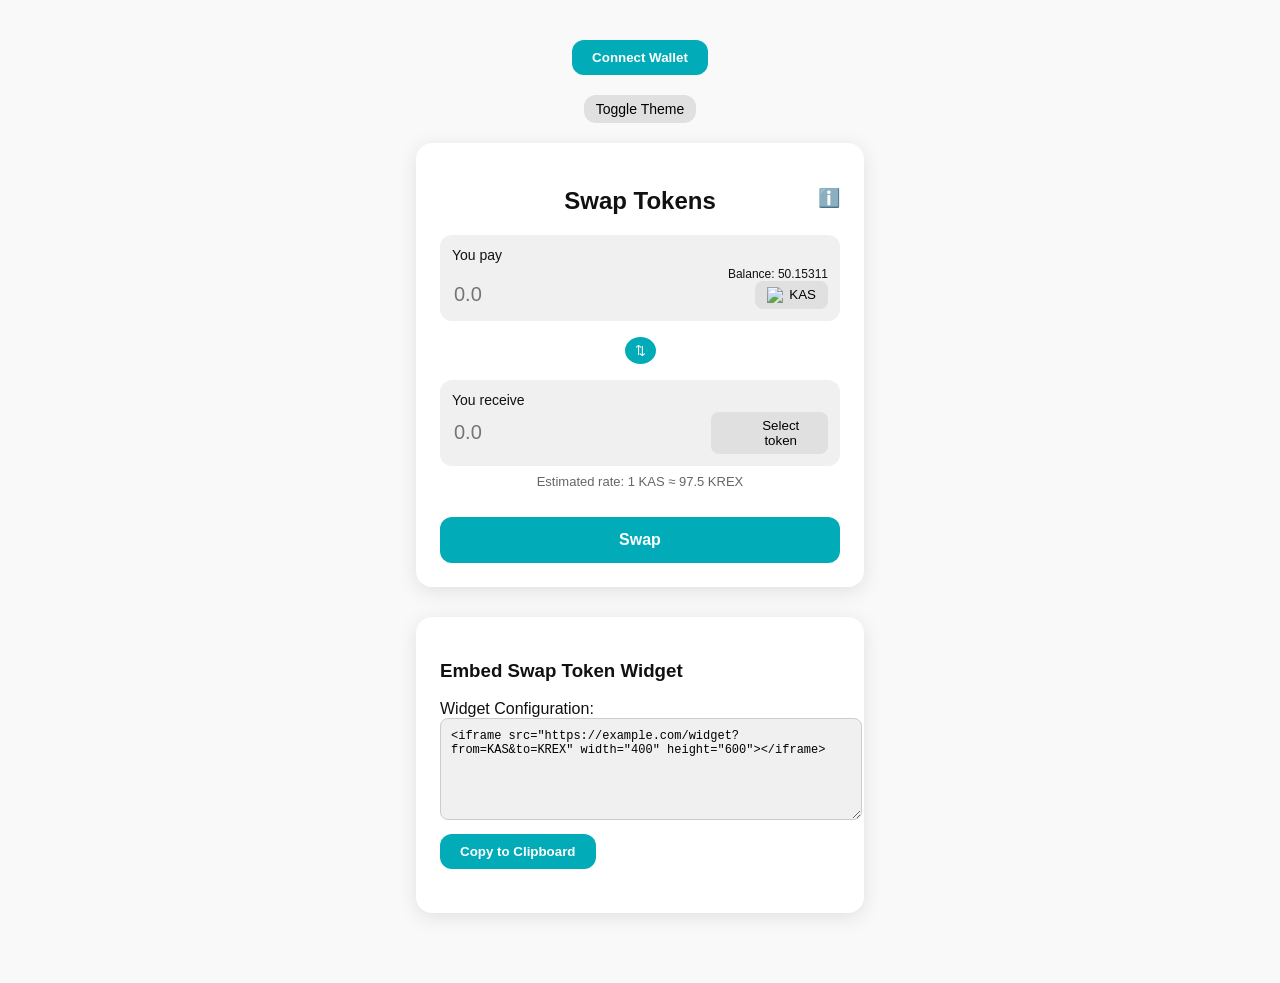
==== widgets/token-swap-widget.html @ d27b4068 "Add token swap widget" ====
<!DOCTYPE html>
<html lang="en">
<head>
  <meta charset="UTF-8">
  <meta name="viewport" content="width=device-width, initial-scale=1.0">
  <title>KRC-20 Token Swap Widget</title>
  <style>
    body {
      font-family: Arial, sans-serif;
      background: #f9f9f9;
      color: #111;
      margin: 0;
      padding: 40px 20px;
      display: flex;
      flex-direction: column;
      align-items: center;
    }
    .wallet-button, .copy-button {
      background: #02ABB8;
      border: none;
      border-radius: 12px;
      padding: 10px 20px;
      margin-bottom: 20px;
      color: white;
      font-weight: bold;
      cursor: pointer;
    }
    .theme-toggle {
      background: #e0e0e0;
      border: none;
      border-radius: 12px;
      padding: 6px 12px;
      margin-bottom: 20px;
      font-size: 14px;
      cursor: pointer;
    }
    .dark-mode {
      background: #121212;
      color: #eee;
    }
    .dark-mode .swap-container,
    .dark-mode .embed-container,
    .dark-mode .modal-content {
      background: #1e1e1e;
      color: #fff;
    }
    .swap-container, .embed-container {
      background: #ffffff;
      border-radius: 16px;
      box-shadow: 0 4px 20px rgba(0,0,0,0.1);
      padding: 24px;
      width: 400px;
      margin-bottom: 30px;
    }
    .swap-header {
      text-align: center;
      margin-bottom: 20px;
      position: relative;
    }
    .info-icon {
      position: absolute;
      right: 0;
      top: 0;
      cursor: pointer;
      font-size: 18px;
      color: #02ABB8;
    }
    .token-input {
      background: #f0f0f0;
      border-radius: 12px;
      padding: 12px;
      margin-bottom: 16px;
    }
    .token-input label {
      font-size: 14px;
      margin-bottom: 4px;
      display: block;
    }
    .token-select-row {
      display: flex;
      justify-content: space-between;
      align-items: center;
    }
    .token-input input {
      background: transparent;
      border: none;
      font-size: 20px;
      width: 70%;
    }
    .token-button {
      background: #e0e0e0;
      border: none;
      border-radius: 8px;
      padding: 6px 12px;
      cursor: pointer;
      display: flex;
      align-items: center;
      gap: 6px;
    }
    .token-button img {
      width: 16px;
      height: 16px;
    }
    .balance-text {
      font-size: 12px;
      margin-top: 4px;
      text-align: right;
    }
    .switch-button {
      background: #02ABB8;
      border: none;
      color: white;
      padding: 6px 10px;
      border-radius: 50%;
      cursor: pointer;
      display: block;
      margin: 0 auto 16px;
    }
    .swap-button {
      background: #02ABB8;
      border: none;
      border-radius: 12px;
      padding: 14px;
      width: 100%;
      color: white;
      font-size: 16px;
      font-weight: bold;
      cursor: pointer;
      margin-top: 12px;
    }
    .rate-preview {
      text-align: center;
      font-size: 13px;
      color: #666;
      margin-top: -8px;
      margin-bottom: 16px;
    }
    .embed-container textarea {
      width: 100%;
      height: 80px;
      padding: 10px;
      font-size: 12px;
      font-family: monospace;
      background: #f0f0f0;
      border: 1px solid #ccc;
      border-radius: 8px;
      margin-bottom: 10px;
    }
    .modal {
      display: none;
      position: fixed;
      z-index: 999;
      left: 0;
      top: 0;
      width: 100%;
      height: 100%;
      overflow: auto;
      background-color: rgba(0, 0, 0, 0.4);
    }
    .modal-content {
      background-color: #fff;
      margin: 10% auto;
      padding: 20px;
      border-radius: 12px;
      width: 300px;
    }
    .modal-content h3 {
      margin-top: 0;
    }
    .token-option {
      padding: 10px;
      cursor: pointer;
      border-bottom: 1px solid #eee;
    }
    .token-option:hover {
      background-color: #f0f0f0;
    }
  </style>
</head>
<body>
  <button class="wallet-button" onclick="alert('Wallet connect coming soon')">Connect Wallet</button>
  <button class="theme-toggle" onclick="toggleTheme()">Toggle Theme</button>

  <div class="swap-container">
    <div class="swap-header">
      <h2>Swap Tokens</h2>
      <span class="info-icon" onclick="showInfo()">ℹ️</span>
    </div>
    <div class="token-input">
      <label>You pay</label>
      <div class="balance-text">Balance: 50.15311</div>
      <div class="token-select-row">
        <input type="number" placeholder="0.0">
        <button class="token-button" id="tokenFromBtn" onclick="openTokenModal('from')">
          <img src="https://kaspa.org/assets/kaspa-logo.svg" id="tokenFromImg" alt="KAS"> <span id="tokenFromLabel">KAS</span>
        </button>
      </div>
    </div>
    <button class="switch-button" onclick="switchTokens()">⇅</button>
    <div class="token-input">
      <label>You receive</label>
      <div class="token-select-row">
        <input type="number" placeholder="0.0" disabled>
        <button class="token-button" id="tokenToBtn" onclick="openTokenModal('to')">
          <img src="https://via.placeholder.com/16" id="tokenToImg" alt=""> <span id="tokenToLabel">Select token</span>
        </button>
      </div>
    </div>
    <div class="rate-preview">Estimated rate: 1 KAS ≈ 97.5 KREX</div>
    <button class="swap-button" onclick="swapTokens()">Swap</button>
  </div>

  <div class="embed-container">
    <h3>Embed Swap Token Widget</h3>
    <label>Widget Configuration:</label>
    <textarea id="embedCode" readonly><iframe src="https://example.com/widget?from=KAS&to=KREX" width="400" height="600"></iframe></textarea>
    <button class="copy-button" onclick="copyEmbedCode()">Copy to Clipboard</button>
  </div>

  <div id="tokenModal" class="modal">
    <div class="modal-content">
      <h3>Select Token</h3>
      <div class="token-option" onclick="selectToken('KAS')">KAS</div>
      <div class="token-option" onclick="selectToken('KREX')">KREX</div>
      <div class="token-option" onclick="selectToken('DINO')">DINO</div>
      <div class="token-option" onclick="selectToken('GNOT')">GNOT</div>
      <div class="token-option" onclick="closeTokenModal()">Cancel</div>
    </div>
  </div>

  <script>
    let selectedDirection = null;
    let tokens = {
      KAS: { icon: 'https://kaspa.org/assets/kaspa-logo.svg' },
      KREX: { icon: 'https://via.placeholder.com/16?text=K' },
      DINO: { icon: 'https://via.placeholder.com/16?text=D' },
      GNOT: { icon: 'https://via.placeholder.com/16?text=G' }
    };

    let selectedTokens = {
      from: 'KAS',
      to: 'KREX'
    };

    function showInfo() {
      alert("Swap tokens securely on the Kaspa network.");
    }

    function toggleTheme() {
      document.body.classList.toggle('dark-mode');
      console.log("Theme toggled. Current mode:", document.body.classList.contains('dark-mode') ? "dark" : "light");
    }

    function openTokenModal(direction) {
      selectedDirection = direction;
      document.getElementById('tokenModal').style.display = 'block';
    }

    function closeTokenModal() {
      document.getElementById('tokenModal').style.display = 'none';
    }

    function selectToken(token) {
      const imgSrc = tokens[token]?.icon || 'https://via.placeholder.com/16';
      const btn = document.getElementById(`token${capitalize(selectedDirection)}Btn`);
      const label = document.getElementById(`token${capitalize(selectedDirection)}Label`);
      const icon = document.getElementById(`token${capitalize(selectedDirection)}Img`);
      label.textContent = token;
      icon.src = imgSrc;
      selectedTokens[selectedDirection] = token;
      updateEmbedCode();
      closeTokenModal();
    }

    function switchTokens() {
      [selectedTokens.from, selectedTokens.to] = [selectedTokens.to, selectedTokens.from];
      updateTokenButtons();
      updateEmbedCode();
    }

    function updateTokenButtons() {
      ['from', 'to'].forEach(direction => {
        const token = selectedTokens[direction];
        document.getElementById(`token${capitalize(direction)}Label`).textContent = token;
        document.getElementById(`token${capitalize(direction)}Img`).src = tokens[token]?.icon || '';
      });
    }

    function swapTokens() {
      alert(`Swapping ${selectedTokens.from} to ${selectedTokens.to}...`);
    }

    function copyEmbedCode() {
      const embed = document.getElementById("embedCode");
      embed.select();
      embed.setSelectionRange(0, 99999);
      document.execCommand("copy");
      alert("Copied to clipboard!");
    }

    function updateEmbedCode() {
      document.getElementById("embedCode").value = `<iframe src="https://example.com/widget?from=${selectedTokens.from}&to=${selectedTokens.to}" width="400" height="600"></iframe>`;
    }

    function capitalize(word) {
      return word.charAt(0).toUpperCase() + word.slice(1);
    }
  </script>
</body>
</html>
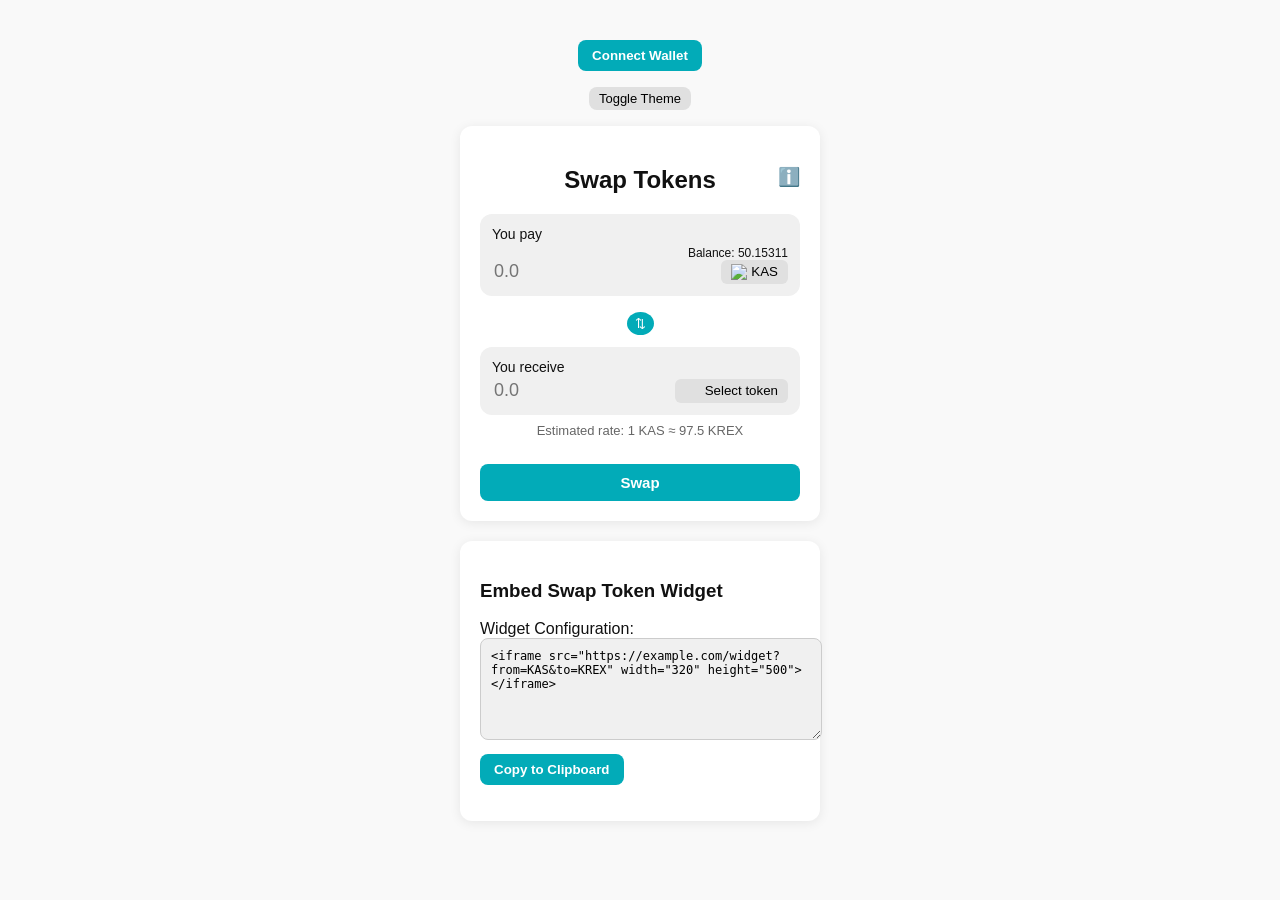
==== commit 01cccadd: "Improve token swap widget compactness" ====
--- a/widgets/token-swap-widget.html
+++ b/widgets/token-swap-widget.html
@@ -18,20 +18,20 @@
     .wallet-button, .copy-button {
       background: #02ABB8;
       border: none;
-      border-radius: 12px;
-      padding: 10px 20px;
-      margin-bottom: 20px;
-      color: white;
+      border-radius: 8px;
+      padding: 8px 14px;
+      margin-bottom: 16px;
+      color: #fff;
       font-weight: bold;
       cursor: pointer;
     }
     .theme-toggle {
       background: #e0e0e0;
       border: none;
-      border-radius: 12px;
-      padding: 6px 12px;
-      margin-bottom: 20px;
-      font-size: 14px;
+      border-radius: 8px;
+      padding: 4px 10px;
+      margin-bottom: 16px;
+      font-size: 13px;
       cursor: pointer;
     }
     .dark-mode {
@@ -46,11 +46,11 @@
     }
     .swap-container, .embed-container {
       background: #ffffff;
-      border-radius: 16px;
-      box-shadow: 0 4px 20px rgba(0,0,0,0.1);
-      padding: 24px;
-      width: 400px;
-      margin-bottom: 30px;
+      border-radius: 12px;
+      box-shadow: 0 2px 12px rgba(0,0,0,0.08);
+      padding: 20px;
+      width: 320px;
+      margin-bottom: 20px;
     }
     .swap-header {
       text-align: center;
@@ -64,6 +64,20 @@
       cursor: pointer;
       font-size: 18px;
       color: #02ABB8;
+    }
+    .info-popup {
+      display: none;
+      position: absolute;
+      right: 0;
+      top: 24px;
+      background: #fff;
+      border: 1px solid #ccc;
+      border-radius: 8px;
+      padding: 10px;
+      width: 260px;
+      box-shadow: 0 2px 8px rgba(0,0,0,0.1);
+      font-size: 12px;
+      z-index: 10;
     }
     .token-input {
       background: #f0f0f0;
@@ -84,18 +98,18 @@
     .token-input input {
       background: transparent;
       border: none;
-      font-size: 20px;
-      width: 70%;
+      font-size: 18px;
+      width: 60%;
     }
     .token-button {
       background: #e0e0e0;
       border: none;
-      border-radius: 8px;
-      padding: 6px 12px;
+      border-radius: 6px;
+      padding: 4px 10px;
       cursor: pointer;
       display: flex;
       align-items: center;
-      gap: 6px;
+      gap: 4px;
     }
     .token-button img {
       width: 16px;
@@ -109,24 +123,24 @@
     .switch-button {
       background: #02ABB8;
       border: none;
-      color: white;
-      padding: 6px 10px;
+      color: #fff;
+      padding: 4px 8px;
       border-radius: 50%;
       cursor: pointer;
       display: block;
-      margin: 0 auto 16px;
+      margin: 0 auto 12px;
     }
     .swap-button {
       background: #02ABB8;
       border: none;
-      border-radius: 12px;
-      padding: 14px;
+      border-radius: 8px;
+      padding: 10px;
       width: 100%;
-      color: white;
-      font-size: 16px;
+      color: #fff;
+      font-size: 15px;
       font-weight: bold;
       cursor: pointer;
-      margin-top: 12px;
+      margin-top: 10px;
     }
     .rate-preview {
       text-align: center;
@@ -185,6 +199,12 @@
     <div class="swap-header">
       <h2>Swap Tokens</h2>
       <span class="info-icon" onclick="showInfo()">ℹ️</span>
+      <div class="info-popup" id="infoPopup">
+        This widget lets you swap KRC-20 tokens on Kaspa. Select the tokens you want, enter an amount, and press Swap.
+        <div style="text-align:right;margin-top:8px;">
+          <button class="token-button" onclick="closeInfo()">Close</button>
+        </div>
+      </div>
     </div>
     <div class="token-input">
       <label>You pay</label>
@@ -213,7 +233,7 @@
   <div class="embed-container">
     <h3>Embed Swap Token Widget</h3>
     <label>Widget Configuration:</label>
-    <textarea id="embedCode" readonly><iframe src="https://example.com/widget?from=KAS&to=KREX" width="400" height="600"></iframe></textarea>
+    <textarea id="embedCode" readonly><iframe src="https://example.com/widget?from=KAS&to=KREX" width="320" height="500"></iframe></textarea>
     <button class="copy-button" onclick="copyEmbedCode()">Copy to Clipboard</button>
   </div>
 
@@ -243,12 +263,15 @@
     };
 
     function showInfo() {
-      alert("Swap tokens securely on the Kaspa network.");
+      document.getElementById('infoPopup').style.display = 'block';
+    }
+
+    function closeInfo() {
+      document.getElementById('infoPopup').style.display = 'none';
     }
 
     function toggleTheme() {
       document.body.classList.toggle('dark-mode');
-      console.log("Theme toggled. Current mode:", document.body.classList.contains('dark-mode') ? "dark" : "light");
     }
 
     function openTokenModal(direction) {
@@ -299,7 +322,7 @@
     }
 
     function updateEmbedCode() {
-      document.getElementById("embedCode").value = `<iframe src="https://example.com/widget?from=${selectedTokens.from}&to=${selectedTokens.to}" width="400" height="600"></iframe>`;
+      document.getElementById("embedCode").value = `<iframe src="https://example.com/widget?from=${selectedTokens.from}&to=${selectedTokens.to}" width="320" height="500"></iframe>`;
     }
 
     function capitalize(word) {
